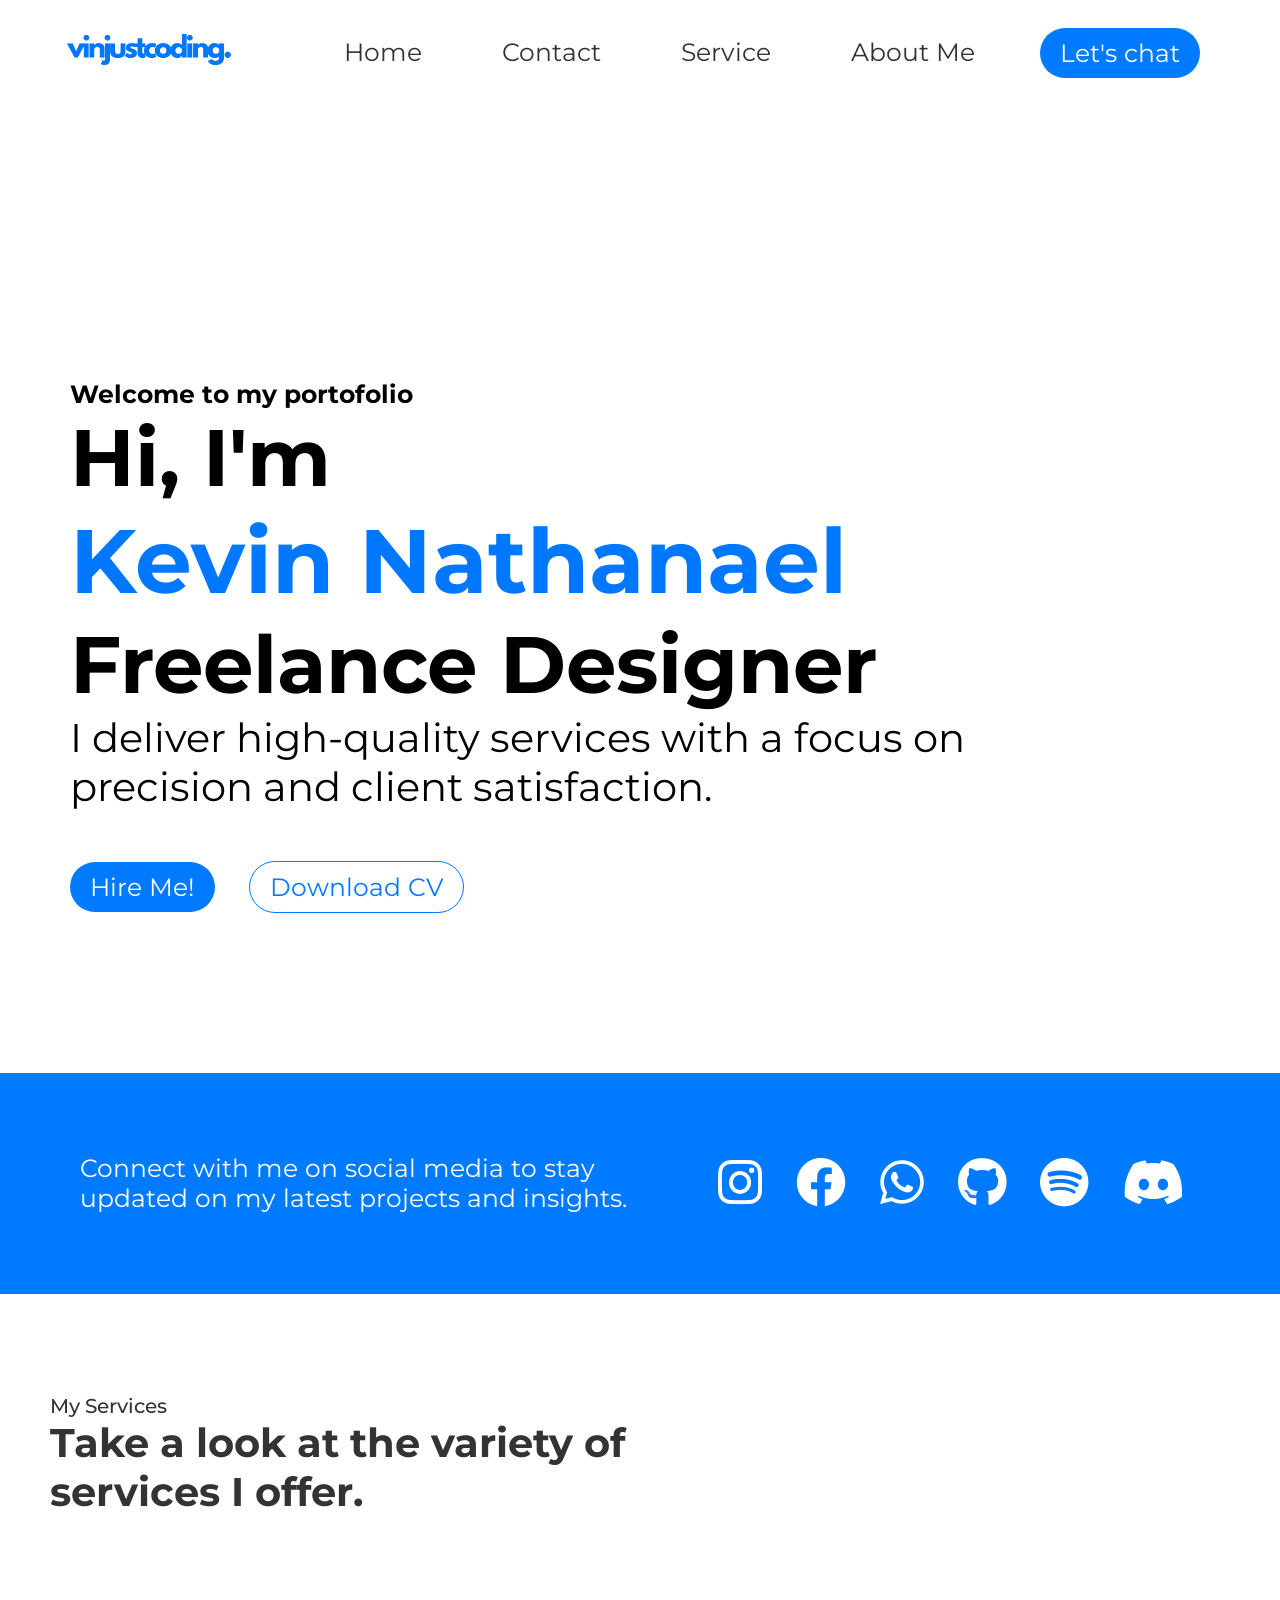
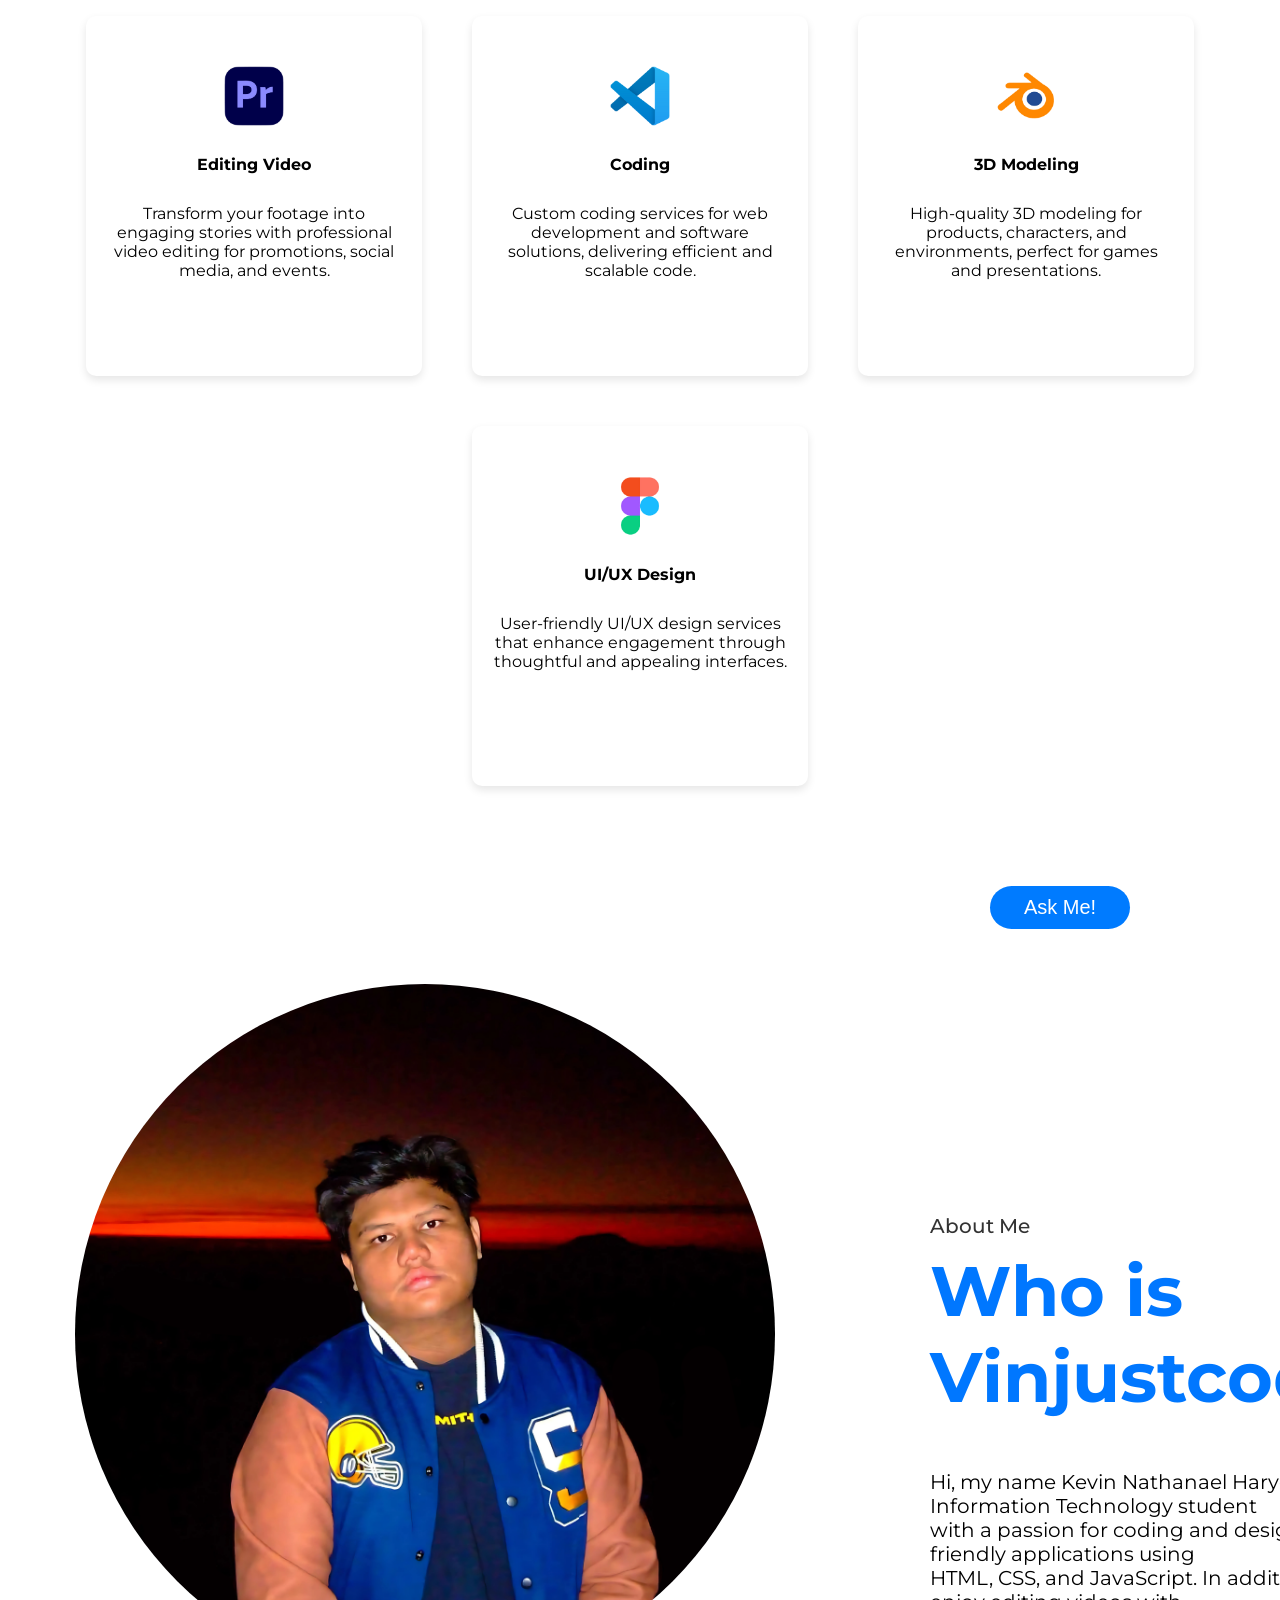
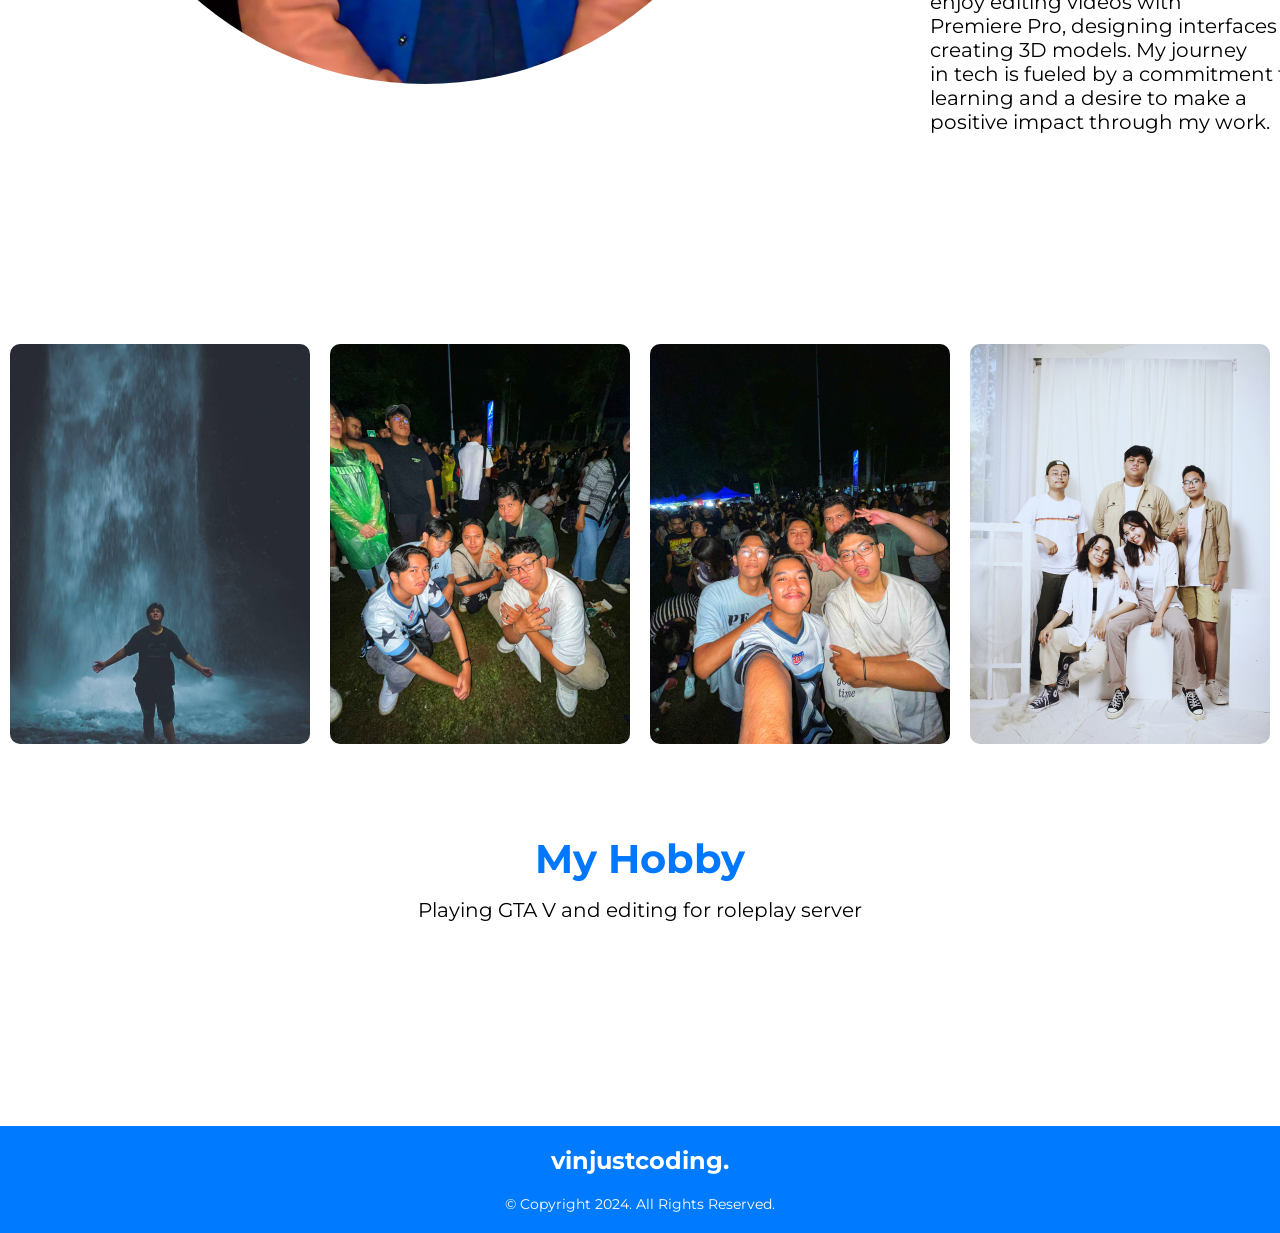
==== index.html @ 70680036 "Rename home.html to index.html" ====
<!DOCTYPE html>
<html lang="en">
<head>
    <meta charset="UTF-8">
    <meta name="viewport" content="width=device-width, initial-scale=1.0">
    <title>Vinjustcoding</title>
    <link rel="stylesheet" href="/home.css">
    <link href="https://fonts.googleapis.com/css2?family=Montserrat:wght@400;700&display=swap" rel="stylesheet">
    <link href="https://cdnjs.cloudflare.com/ajax/libs/font-awesome/5.15.4/css/all.min.css"rel="stylesheet"/>
    <link rel="stylesheet" href="https://cdnjs.cloudflare.com/ajax/libs/font-awesome/6.0.0-beta3/css/all.min.css">


</head>
<body>
    
    <div class="home">
        <div class="navbar">
            <div class="logo">
                <img src="/Image/logoblue.png" alt="">
            </div>
            
            <div class="option">
                <li><a href="#home">Home</a></li>
                <li><a href="#contact">Contact</a></li>
                <li><a href="#service">Service</a></li>
                <li><a href="#aboutme">About Me</a></li>

                <div class="buttonnavbar">
                    <a href="https://wa.me/089654501277" class="btn btn-primary">Let's chat</a>
                </div>
                
            </div>        
        </div>
    
        <div class="profile" id="home">
            <div class="description">
                <h6>Welcome to my portofolio</h6>
                <h2>Hi, I'm</h2>
                <h1>Kevin Nathanael</h1>
                <h2>Freelance Designer</h2>
                <p>I deliver high-quality services with a focus on <br>
                   precision and client satisfaction.</p>
                
                   <a href="https://wa.me/089654501277" class="btn btn-primary">Hire Me!</a>
                   <a href="https://glints.com/id/lowongan/wp-content/uploads/2023/11/E830E6B9-4A08-41B7-8A0A-FB767D336502.png" class="btn btn-outline">Download CV</a>
                   
                
            </div>
    
            <div class="photoprofile">
                <img src="/Image/photokevin.png" alt="">
            </div>
        </div>

        <div class="footer" id="contact">
            <p>Connect with me on social media to stay <br>
               updated on my latest projects and insights.</p>
            <div class="social-icons">
              <a href="https://www.instagram.com/kevinnat.h/" target="_blank"><i class="fab fa-instagram"></i></a>
              <a href="https://www.facebook.com/kevinnathanael.haryono" target="_blank"><i class="fab fa-facebook"></i></a>
              <a href="https://wa.me/089654501277" target="_blank"><i class="fab fa-whatsapp"></i></a>
              <a href="https://github.com/Vinjustkiding" target="_blank"><i class="fab fa-github"></i></a>
              <a href="https://open.spotify.com/user/31xeivaxy7pyhmflppjorntfo7r4?si=3ea34ecd0b744304" target="_blank"><i class="fab fa-spotify"></i></a>
              <a href="https://discord.gg/YYVKgxQS" target="_blank"><i class="fab fa-discord"></i></a>
            </div>
          </div>

    <section class="services" id="service">
        <div class="titleservice">
            <p>My Services</p>
            <h2>Take a look at the variety of <br> services I offer.</h2>
        </div>
        

        <div class="service-cards">
            <div class="card">
                <div class="icon">
                    <img src="/Image/logopremier.png" alt="">
                </div>
                <h4>Editing Video</h4>
                <p>Transform your footage into engaging stories with professional video editing for promotions, social media, and events.</p>
            </div>

            <div class="card">
                <div class="icon">
                    <img src="/Image/logovsc.png" alt="">
                </div>
                <h4>Coding</h4>
                <p>Custom coding services for web development and software solutions, delivering efficient and scalable code.</p>
            </div>

            <div class="card">
                <div class="icon">
                    <img src="/Image/logoblender.png" alt="">
                </div>
                <h4>3D Modeling</h4>
                <p>High-quality 3D modeling for products, characters, and environments, perfect for games and presentations.</p>
            </div>

            <div class="card">
                <div class="icon">
                    <img src="/Image/logofigma.png" alt="">
                </div>
                <h4>UI/UX Design</h4>
                <p>User-friendly UI/UX design services that enhance engagement through thoughtful and appealing interfaces.</p>
            </div>
        </div>

        <button class="cta-button">Ask Me!</button>
    </section>

    <section class="aboutme" id="aboutme">
        <div class="fotoaboutme">
            <img src="/Image/photokevin2.png" alt="">
        </div>

        <div class="aboutmedesc">
            <h4>About Me</h4>
            <h1>Who is Vinjustcoding?</h1>
            <p>
                Hi, my name Kevin Nathanael Haryono. I'm an Information Technology student <br>
                with a passion for coding and design. I create user-friendly applications using <br>
                HTML, CSS, and JavaScript. In addition to coding, I enjoy editing videos with <br>
                Premiere Pro, designing interfaces in Figma, and creating 3D models. My journey <br>
                in tech is fueled by a commitment to continuous learning and a desire to make a <br>
                positive impact through my work.
            </p>
        </div>
    </section>

    <section class="gallery">
        <div class="row">
            <div class="imagegalerry"><img src="/Image/picture1.png" alt=""></div>
            <div class="imagegalerry"><img src="/Image/picture2.png" alt=""></div>
            <div class="imagegalerry"><img src="/Image/picture3.png" alt=""></div>
            <div class="imagegalerry"><img src="/Image/picture4.png" alt=""></div>
            <div class="imagegalerry"><img src="/Image/picture5.png" alt=""></div>
            <div class="imagegalerry"><img src="/Image/picture6.png" alt=""></div>
        </div>
    </section>

    <section class="video">
        <div class="videotitle">
            <h1>My Hobby</h1>
            <p>Playing GTA V and editing for roleplay server</p>
        </div>

        <div class="vinvideo">
            <video autoplay loop plays-inline class="backgroundvideo">
            <source src="/Image/afterschool.mp4" type="video/mp4">
            </video>
        </div>
    </section>



    <section class="footerend">
        <span class="footer-text">vinjustcoding.</span>
        <span class="copyright">© Copyright 2024. All Rights Reserved.</span>
    </section>



</body>
---- home.css ----
* {
    margin: 0;
    padding: 0;
}

body {
    overflow-x:hidden;
}

.home {
    width: 100%;
    height: 100vh;
    font-family: 'Montserrat', sans-serif;
}

.logo img {
    width: 200px;
    height: 200px;
    margin-top: -50px;
    margin-left: 50px;
}

.navbar {
    text-decoration: none;
    list-style-type: none;
    display: flex;
    justify-content: space-between;
    padding-right: 30px !important;
    padding-bottom: 25px !important;
    align-items: center;
    position: sticky;
}

.navbar li {
    margin: 15px !important;
}

.navbar li a {
    text-decoration: none;
    color: #333333;
    font-size: 25px;
}

.navbar .option {
    display: flex;
    gap: 50px;
}

.buttonnavbar {
    margin-top: -40px;
}

.buttonnavbar a {
    margin-top: 46px;
    font-size: 25px;
}

.option {
    margin-top: -50px;
    margin-right: 50px;
}

.profile {
    margin-left: 70px;
}

.description {
    margin-top: 200px;
}

.description h6 {
    font-size: 25px;
}

.description h2 {
    font-size: 80px;
}

.description h1 {
    font-size: 90px;
    color: #0077FF;
}

.description p {
    font-size: 40px;
}

.description a {
    font-size: 25px;
}

.btn {
    margin-top: 50px;
    display: inline-block;
    padding: 10px 20px;
    border-radius: 50px;
    font-size: 16px;
    cursor: pointer;
    text-decoration: none;
    text-align: center;
    transition: all 0.3s ease;
}

.btn-primary {
    background-color: #007bff;
    color: white;
    border: none;
}

.btn-primary:hover {
    background-color: #0056b3;
}

.btn-outline {
    background-color: white;
    color: #007bff;
    border: 1px solid #007bff;
    margin-left: 30px;
}

.btn-outline:hover {
    background-color: #007bff;
    color: white;
}

.photoprofile img {
    margin-left: 1100px;
    margin-top: -770px;
    width: 1000px;
    z-index: 1 !important;
    height: auto;
    clip-path: inset(0% 0% 7% 0%);
}

.footer {
    margin-top: -74px;
    background-color: #007bff;
    color: white;
    padding: 80px;
    display: flex;
}

.footer p {
    font-size: 25px;
    color: white;
}

.social-icons {
    text-align: right;
    margin-left: auto;
}

.social-icons a {
    margin: 0 15px;
    display: inline-block;
    color: white;
    font-size: 50px;
    text-decoration: none;
}

.social-icons a:hover {
    color: #ccc;
}

.services {
    margin-top: 50px;
    padding: 50px;
}

.titleservice p {
    color: #333333;
    font-weight: 500;
    font-size: 20px;
}

.services h2 {
    color: #333333;
    font-weight: bold;
    font-size: 40px;
}

.service-cards {
    margin-top: 100px;
    display: flex;
    justify-content: center;
    flex-wrap: wrap;
    gap: 50px;
    text-align: center;
}

.card {
    background-color: white;
    border-radius: 10px;
    padding: 20px;
    box-shadow: 0 4px 8px rgba(0, 0, 0, 0.1);
    width: 296px;
    height: 320px;
    transition: transform 0.2s;
}

.card p {
    margin-top: 30px;
}

.card:hover {
    transform: translateY(-5px);
}

.icon img {
    margin-top: 30px;
    width: 60px;
    height: 60px;
    margin-bottom: 15px;
}

h4 {
    margin: 10px 0;
}

.cta-button {
    background-color: #007bff;
    color: white;
    border: none;
    width: 140px;
    border-radius: 50px;
    padding: 10px 20px;
    cursor: pointer;
    margin-top: 100px;
    margin-left: 940px;
    font-size: 20px;
}

.cta-button:hover {
    background-color: #0056b3;
}

.aboutme {
    margin-left: 70px;
    display: flex;
}

.aboutme img {
    width: 700px;
    height: 700px;
    border-radius: 50%;
    object-fit: cover;
    border: 5px solid #ffffff;
}

.aboutmedesc {
    margin-left: 150px;
    margin-top: 225px;
}

.aboutmedesc h4 {
    color: #333333;
    font-weight: 500;
    font-size: 20px;
}

.aboutmedesc h1 {
    font-size: 70px;
    color: #0077FF;
}

.aboutmedesc p {
    font-size: 20px;
    color: #000000;
    margin-top: 50px;
}

.gallery {
    display: flex;
    justify-content: center;
    align-items: center;
    margin-top: 200px;
}

.row {
    display: flex;
}

.imagegalerry {
    width: 300px;
    margin: 10px;
    overflow: hidden;
    border-radius: 10px;
    transition: transform 0.3s ease, box-shadow 0.3s ease;
}

.imagegalerry img {
    width: 100%;
    height: auto;
    display: block;
    transition: transform 0.3s ease;
}

.imagegalerry:hover {
    transform: scale(1.05);
    box-shadow: 0px 8px 16px rgba(0, 0, 0, 0.3);
}

.imagegalerry:hover img {
    transform: scale(1.1);
}

.videotitle{
    margin-top: 80px;
    text-align: center;
}

.videotitle h1{
    color: #0077FF;
    font-size: 40px;
}

.videotitle p{
    color:#000000;
    font-size: 20px;
    margin-top: 15px;
}

.vinvideo{
    text-align: center;
    clip-path: inset(11% 0% 11% 0%);

}

.footerend {
    background-color: #007BFF;
    color: white;
    text-align: center;
    padding: 20px;
    margin-top: 50px;
}

.footerend {
    display: flex;
    flex-direction: column;
}

.footer-text {
    font-size: 24px;
    font-weight: bold;
}

.copyright {
    font-size: 14px;
    margin-top: 20px;
}
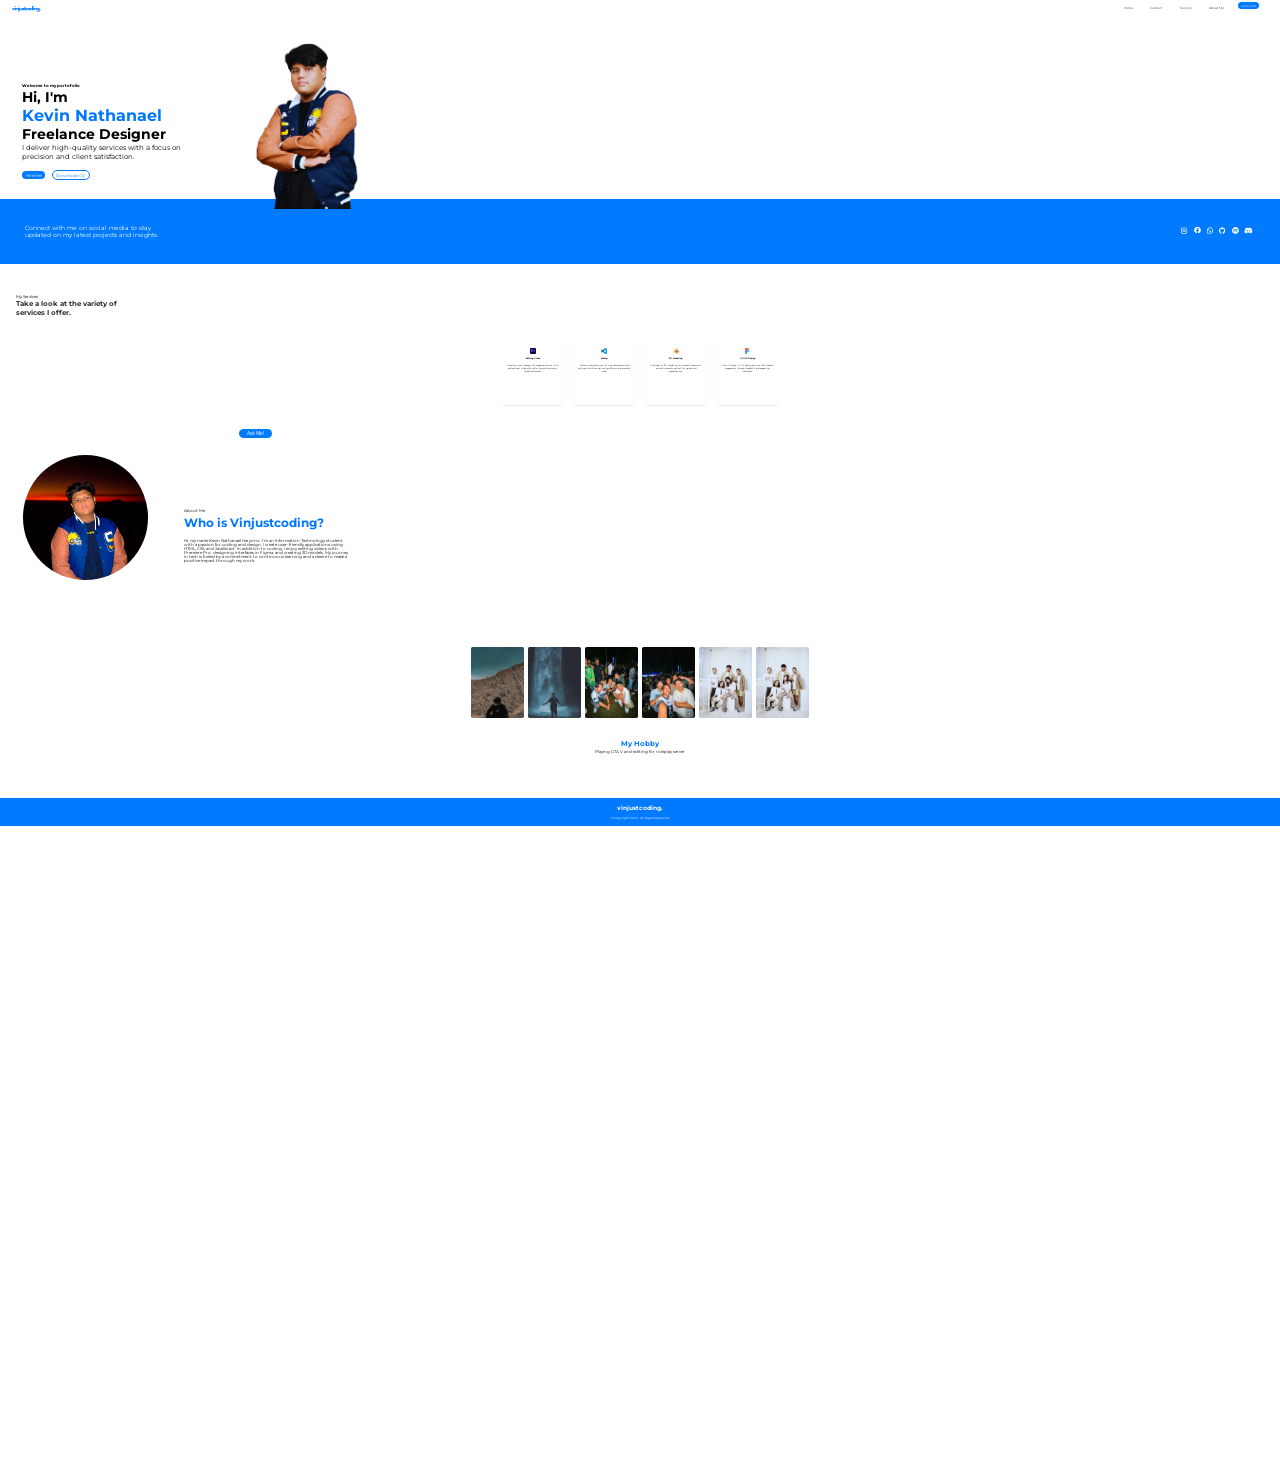
==== commit 5b374576: "Update index.html" ====
--- a/index.html
+++ b/index.html
@@ -4,7 +4,7 @@
     <meta charset="UTF-8">
     <meta name="viewport" content="width=device-width, initial-scale=1.0">
     <title>Vinjustcoding</title>
-    <link rel="stylesheet" href="/home.css">
+    <link rel="stylesheet" href="home.css">
     <link href="https://fonts.googleapis.com/css2?family=Montserrat:wght@400;700&display=swap" rel="stylesheet">
     <link href="https://cdnjs.cloudflare.com/ajax/libs/font-awesome/5.15.4/css/all.min.css"rel="stylesheet"/>
     <link rel="stylesheet" href="https://cdnjs.cloudflare.com/ajax/libs/font-awesome/6.0.0-beta3/css/all.min.css">
@@ -16,7 +16,7 @@
     <div class="home">
         <div class="navbar">
             <div class="logo">
-                <img src="/Image/logoblue.png" alt="">
+                <img src="Image/logoblue.png" alt="">
             </div>
             
             <div class="option">
@@ -48,7 +48,7 @@
             </div>
     
             <div class="photoprofile">
-                <img src="/Image/photokevin.png" alt="">
+                <img src="Image/photokevin.png" alt="">
             </div>
         </div>
 
@@ -75,7 +75,7 @@
         <div class="service-cards">
             <div class="card">
                 <div class="icon">
-                    <img src="/Image/logopremier.png" alt="">
+                    <img src="Image/logopremier.png" alt="">
                 </div>
                 <h4>Editing Video</h4>
                 <p>Transform your footage into engaging stories with professional video editing for promotions, social media, and events.</p>
@@ -83,7 +83,7 @@
 
             <div class="card">
                 <div class="icon">
-                    <img src="/Image/logovsc.png" alt="">
+                    <img src="Image/logovsc.png" alt="">
                 </div>
                 <h4>Coding</h4>
                 <p>Custom coding services for web development and software solutions, delivering efficient and scalable code.</p>
@@ -91,7 +91,7 @@
 
             <div class="card">
                 <div class="icon">
-                    <img src="/Image/logoblender.png" alt="">
+                    <img src="Image/logoblender.png" alt="">
                 </div>
                 <h4>3D Modeling</h4>
                 <p>High-quality 3D modeling for products, characters, and environments, perfect for games and presentations.</p>
@@ -99,7 +99,7 @@
 
             <div class="card">
                 <div class="icon">
-                    <img src="/Image/logofigma.png" alt="">
+                    <img src="Image/logofigma.png" alt="">
                 </div>
                 <h4>UI/UX Design</h4>
                 <p>User-friendly UI/UX design services that enhance engagement through thoughtful and appealing interfaces.</p>
@@ -111,7 +111,7 @@
 
     <section class="aboutme" id="aboutme">
         <div class="fotoaboutme">
-            <img src="/Image/photokevin2.png" alt="">
+            <img src="Image/photokevin2.png" alt="">
         </div>
 
         <div class="aboutmedesc">
@@ -130,12 +130,12 @@
 
     <section class="gallery">
         <div class="row">
-            <div class="imagegalerry"><img src="/Image/picture1.png" alt=""></div>
-            <div class="imagegalerry"><img src="/Image/picture2.png" alt=""></div>
-            <div class="imagegalerry"><img src="/Image/picture3.png" alt=""></div>
-            <div class="imagegalerry"><img src="/Image/picture4.png" alt=""></div>
-            <div class="imagegalerry"><img src="/Image/picture5.png" alt=""></div>
-            <div class="imagegalerry"><img src="/Image/picture6.png" alt=""></div>
+            <div class="imagegalerry"><img src="Image/picture1.png" alt=""></div>
+            <div class="imagegalerry"><img src="Image/picture2.png" alt=""></div>
+            <div class="imagegalerry"><img src="Image/picture3.png" alt=""></div>
+            <div class="imagegalerry"><img src="Image/picture4.png" alt=""></div>
+            <div class="imagegalerry"><img src="Image/picture5.png" alt=""></div>
+            <div class="imagegalerry"><img src="Image/picture6.png" alt=""></div>
         </div>
     </section>
 
@@ -147,7 +147,7 @@
 
         <div class="vinvideo">
             <video autoplay loop plays-inline class="backgroundvideo">
-            <source src="/Image/afterschool.mp4" type="video/mp4">
+            <source src="Image/afterschool.mp4" type="video/mp4">
             </video>
         </div>
     </section>
--- a/home.css
+++ b/home.css
@@ -1,6 +1,7 @@
 * {
     margin: 0;
     padding: 0;
+    zoom: 75%;
 }
 
 body {
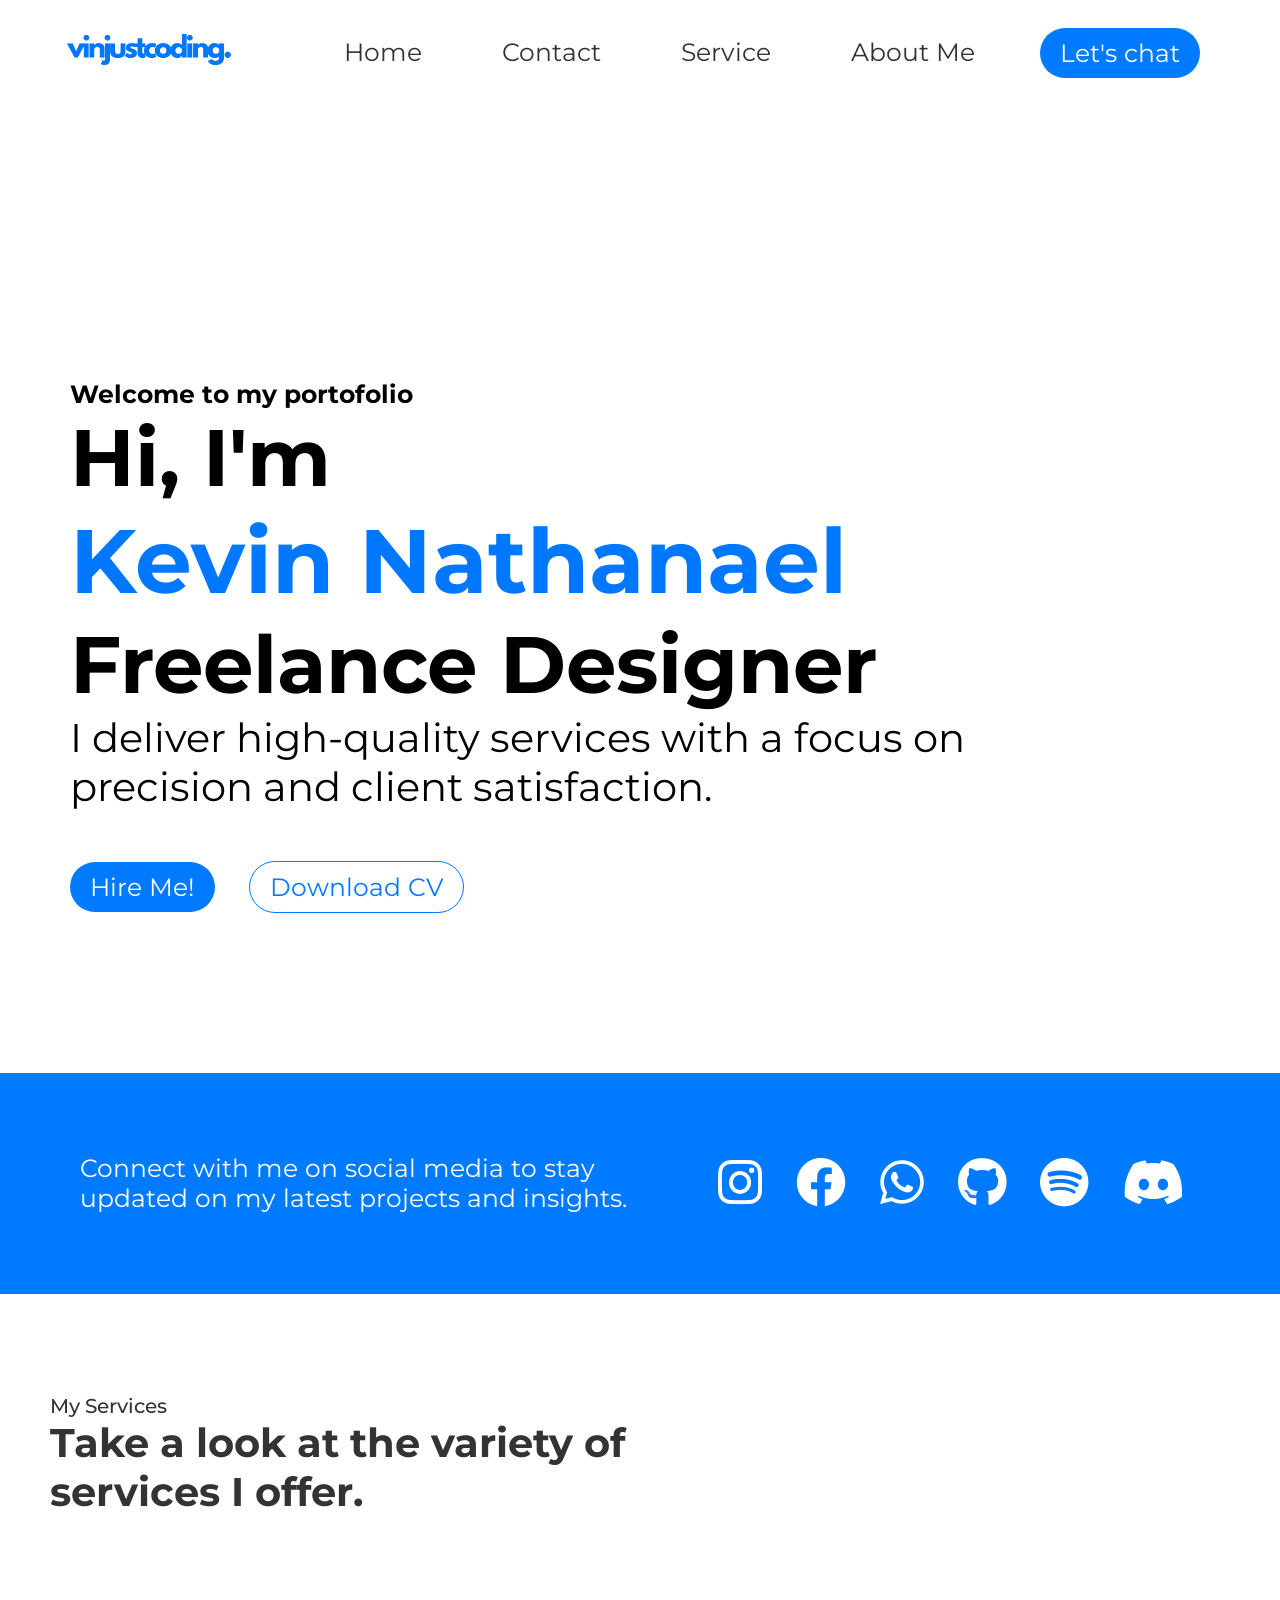
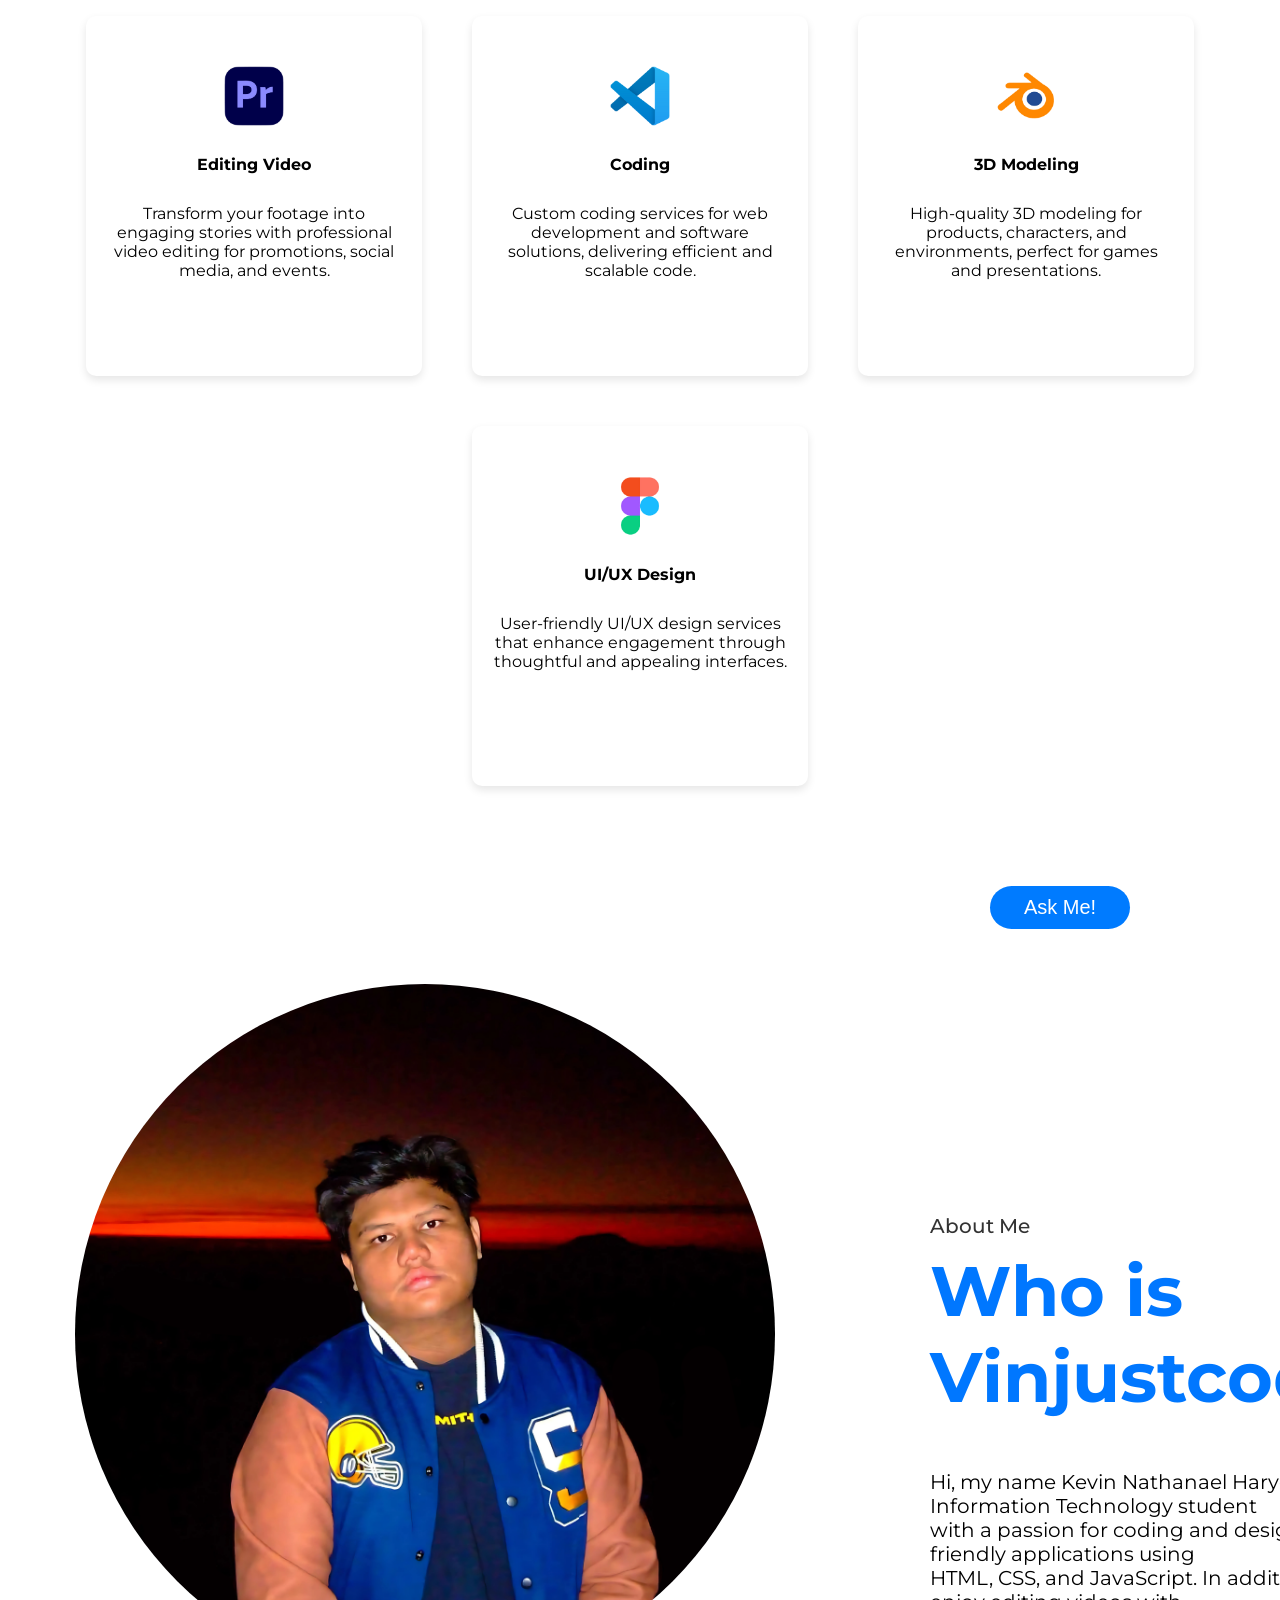
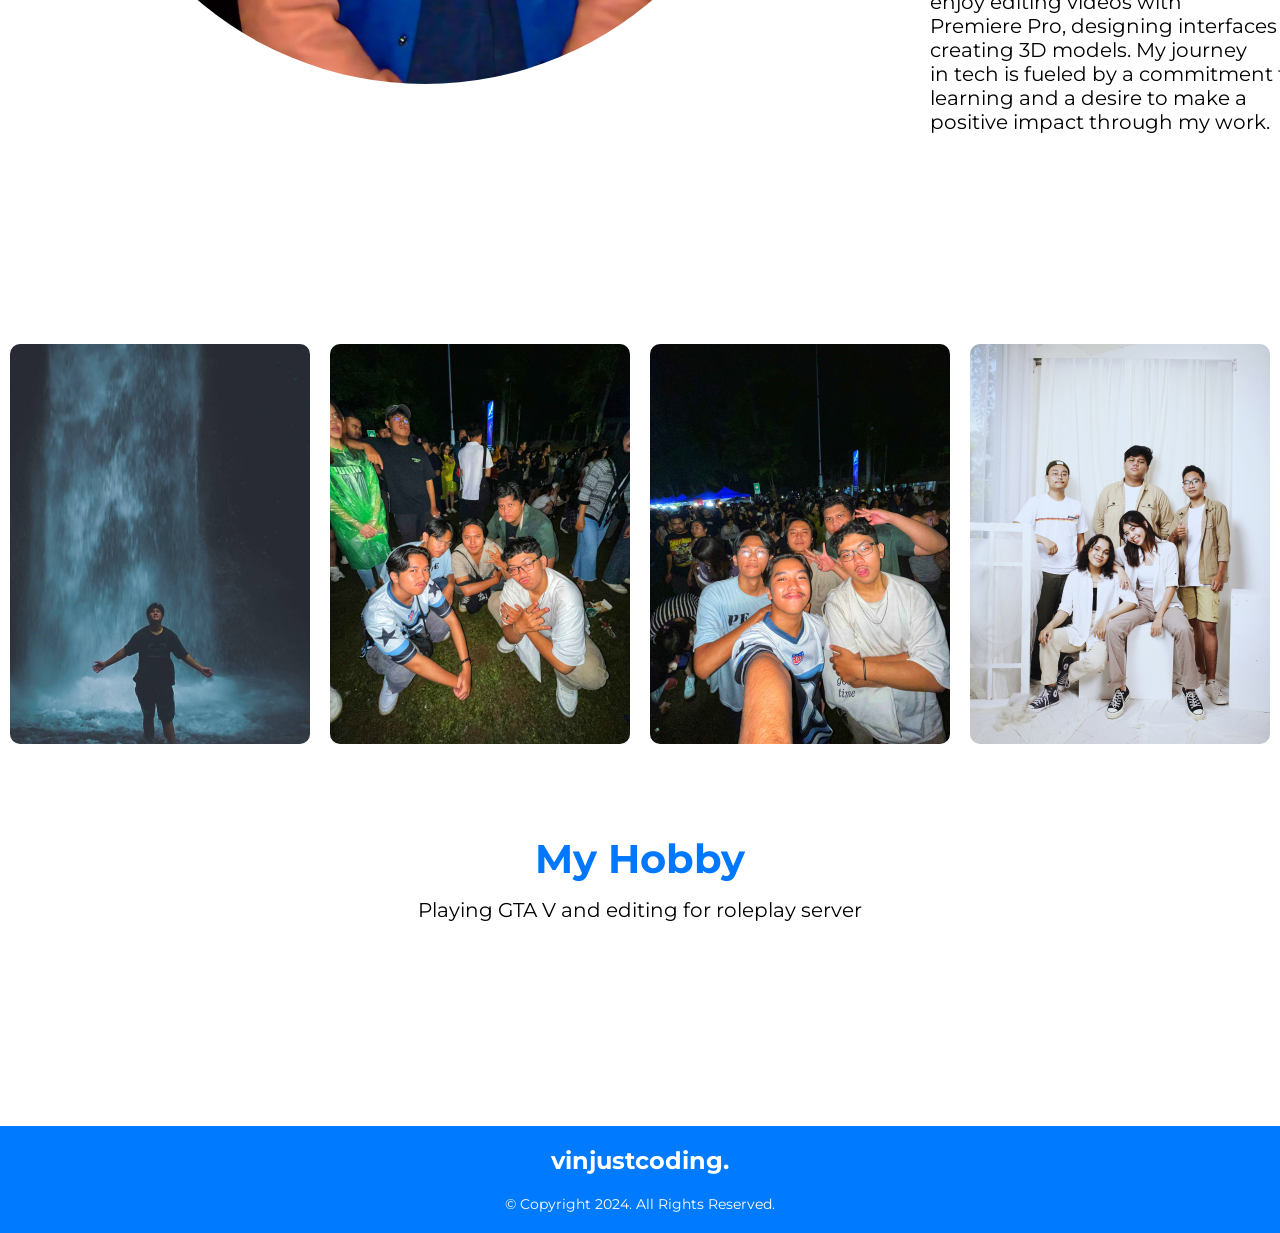
==== commit 94471449: "Update index.html" ====
--- a/index.html
+++ b/index.html
@@ -2,7 +2,7 @@
 <html lang="en">
 <head>
     <meta charset="UTF-8">
-    <meta name="viewport" content="width=device-width, initial-scale=1.0">
+    <meta name="viewport" content="width=device-width, initial-scale=0.7">
     <title>Vinjustcoding</title>
     <link rel="stylesheet" href="home.css">
     <link href="https://fonts.googleapis.com/css2?family=Montserrat:wght@400;700&display=swap" rel="stylesheet">
--- a/home.css
+++ b/home.css
@@ -1,11 +1,14 @@
 * {
     margin: 0;
     padding: 0;
-    zoom: 75%;
 }
 
 body {
-    overflow-x:hidden;
+    overflow-x: hidden;
+}
+
+html {
+	scroll-behavior: smooth;
 }
 
 .home {
